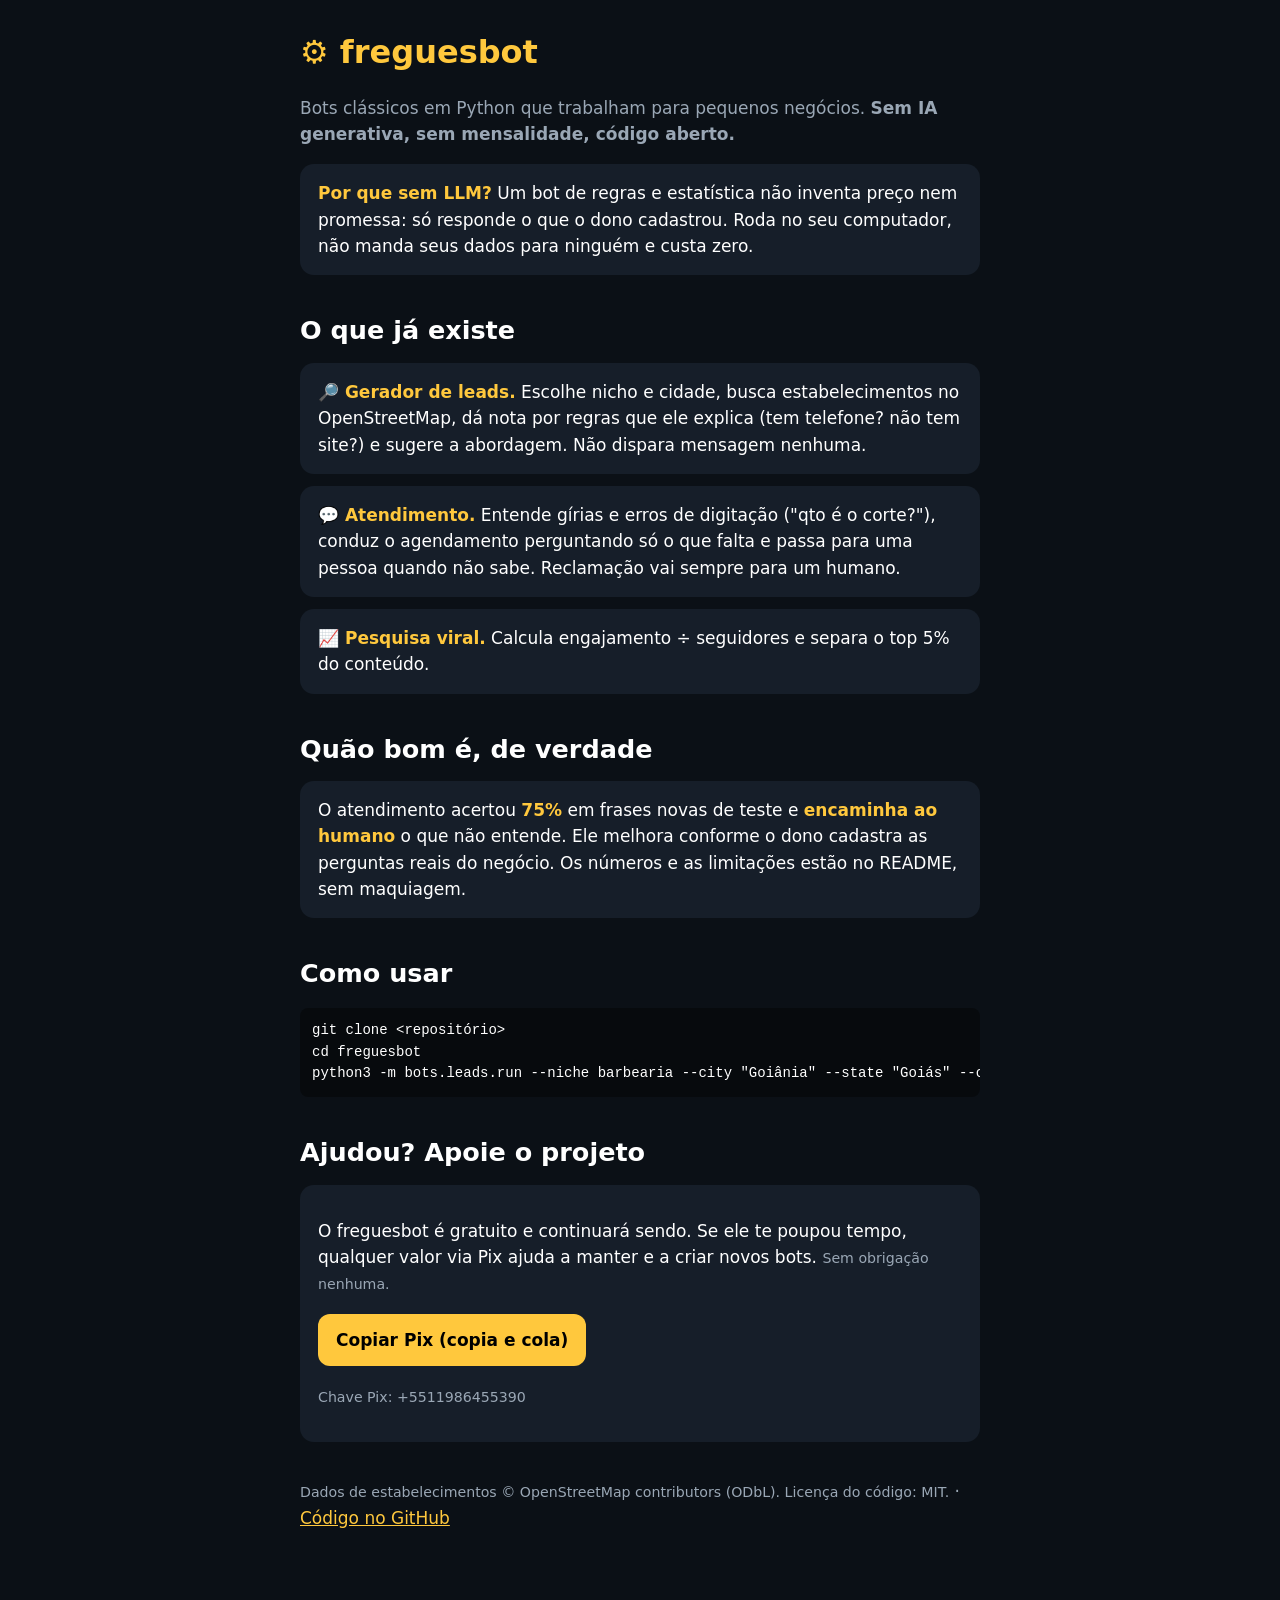
==== docs/index.html @ 8bf78b9c "Primeira versão do freguesbot: leads, atendimento e pesquisa viral sem LLM Bots clássicos em Python " ====
<!doctype html>
<html lang="pt-BR">
<head>
<meta charset="utf-8">
<meta name="viewport" content="width=device-width, initial-scale=1">
<title>freguesbot — bots clássicos para leads, pesquisa e atendimento (sem IA generativa)</title>
<meta name="description" content="Projeto open source: bots determinísticos em Python que acham leads, filtram conteúdo viral e atendem clientes com transbordo para humano. Sem LLM, sem mensalidade.">
<style>
  :root{--bg:#0b1016;--card:#161e29;--gold:#ffc83d;--muted:#9aa7b5}
  *{box-sizing:border-box} body{margin:0;background:var(--bg);color:#fff;font:17px/1.55 system-ui,sans-serif}
  main{max-width:720px;margin:0 auto;padding:28px 20px 60px} h1{color:var(--gold);font-size:32px;margin:0 0 6px} h2{margin:36px 0 8px}
  .sub{color:var(--muted)} .card{background:var(--card);border-radius:14px;padding:16px 18px;margin:12px 0} .card b{color:var(--gold)}
  code,pre{background:#0006;border-radius:8px;font-size:14px} pre{padding:12px;overflow:auto} code{padding:1px 6px}
  a{color:var(--gold)} .btn{display:inline-block;border:0;border-radius:12px;padding:13px 18px;background:var(--gold);color:#000;font:inherit;font-weight:700;cursor:pointer;text-decoration:none}
  .hide{display:none} small{color:var(--muted)} ul{padding-left:20px}
</style>
</head>
<body>
<main>
  <h1>⚙️ freguesbot</h1>
  <p class="sub">Bots clássicos em Python que trabalham para pequenos negócios. <b>Sem IA generativa, sem mensalidade, código aberto.</b></p>

  <div class="card"><b>Por que sem LLM?</b> Um bot de regras e estatística não inventa preço nem promessa: só responde o que o dono cadastrou. Roda no seu computador, não manda seus dados para ninguém e custa zero.</div>

  <h2>O que já existe</h2>
  <div class="card"><b>🔎 Gerador de leads.</b> Escolhe nicho e cidade, busca estabelecimentos no OpenStreetMap, dá nota por regras que ele explica (tem telefone? não tem site?) e sugere a abordagem. Não dispara mensagem nenhuma.</div>
  <div class="card"><b>💬 Atendimento.</b> Entende gírias e erros de digitação ("qto é o corte?"), conduz o agendamento perguntando só o que falta e passa para uma pessoa quando não sabe. Reclamação vai sempre para um humano.</div>
  <div class="card"><b>📈 Pesquisa viral.</b> Calcula engajamento ÷ seguidores e separa o top 5% do conteúdo.</div>

  <h2>Quão bom é, de verdade</h2>
  <div class="card">O atendimento acertou <b>75%</b> em frases novas de teste e <b>encaminha ao humano</b> o que não entende. Ele melhora conforme o dono cadastra as perguntas reais do negócio. Os números e as limitações estão no README, sem maquiagem.</div>

  <h2>Como usar</h2>
<pre>git clone &lt;repositório&gt;
cd freguesbot
python3 -m bots.leads.run --niche barbearia --city "Goiânia" --state "Goiás" --csv leads.csv</pre>

  <section id="apoio" class="hide">
    <h2>Ajudou? Apoie o projeto</h2>
    <div class="card">
      <p>O freguesbot é gratuito e continuará sendo. Se ele te poupou tempo, qualquer valor via Pix ajuda a manter e a criar novos bots. <small>Sem obrigação nenhuma.</small></p>
      <button class="btn" id="copiar">Copiar Pix (copia e cola)</button>
      <p><small id="chave"></small></p>
    </div>
  </section>

  <p class="sub" style="margin-top:36px"><small>Dados de estabelecimentos © OpenStreetMap contributors (ODbL). Licença do código: MIT.</small> <span id="repo"></span></p>
</main>
<script src="config.js"></script>
<script src="pix.js"></script>
<script>
  const c = window.FREGUESBOT || {};
  if (c.repoUrl) document.getElementById("repo").innerHTML = ' · <a href="' + encodeURI(c.repoUrl) + '">Código no GitHub</a>';
  if (c.pixKey) {
    document.getElementById("apoio").classList.remove("hide");
    document.getElementById("chave").textContent = "Chave Pix: " + c.pixKey;
    document.getElementById("copiar").onclick = async (e) => {
      const code = Pix.pixPayload({ key: c.pixKey, name: c.pixName, city: c.pixCity });
      await navigator.clipboard.writeText(code);
      e.target.textContent = "Copiado! Cole no app do seu banco";
    };
  }
</script>
</body>
</html>
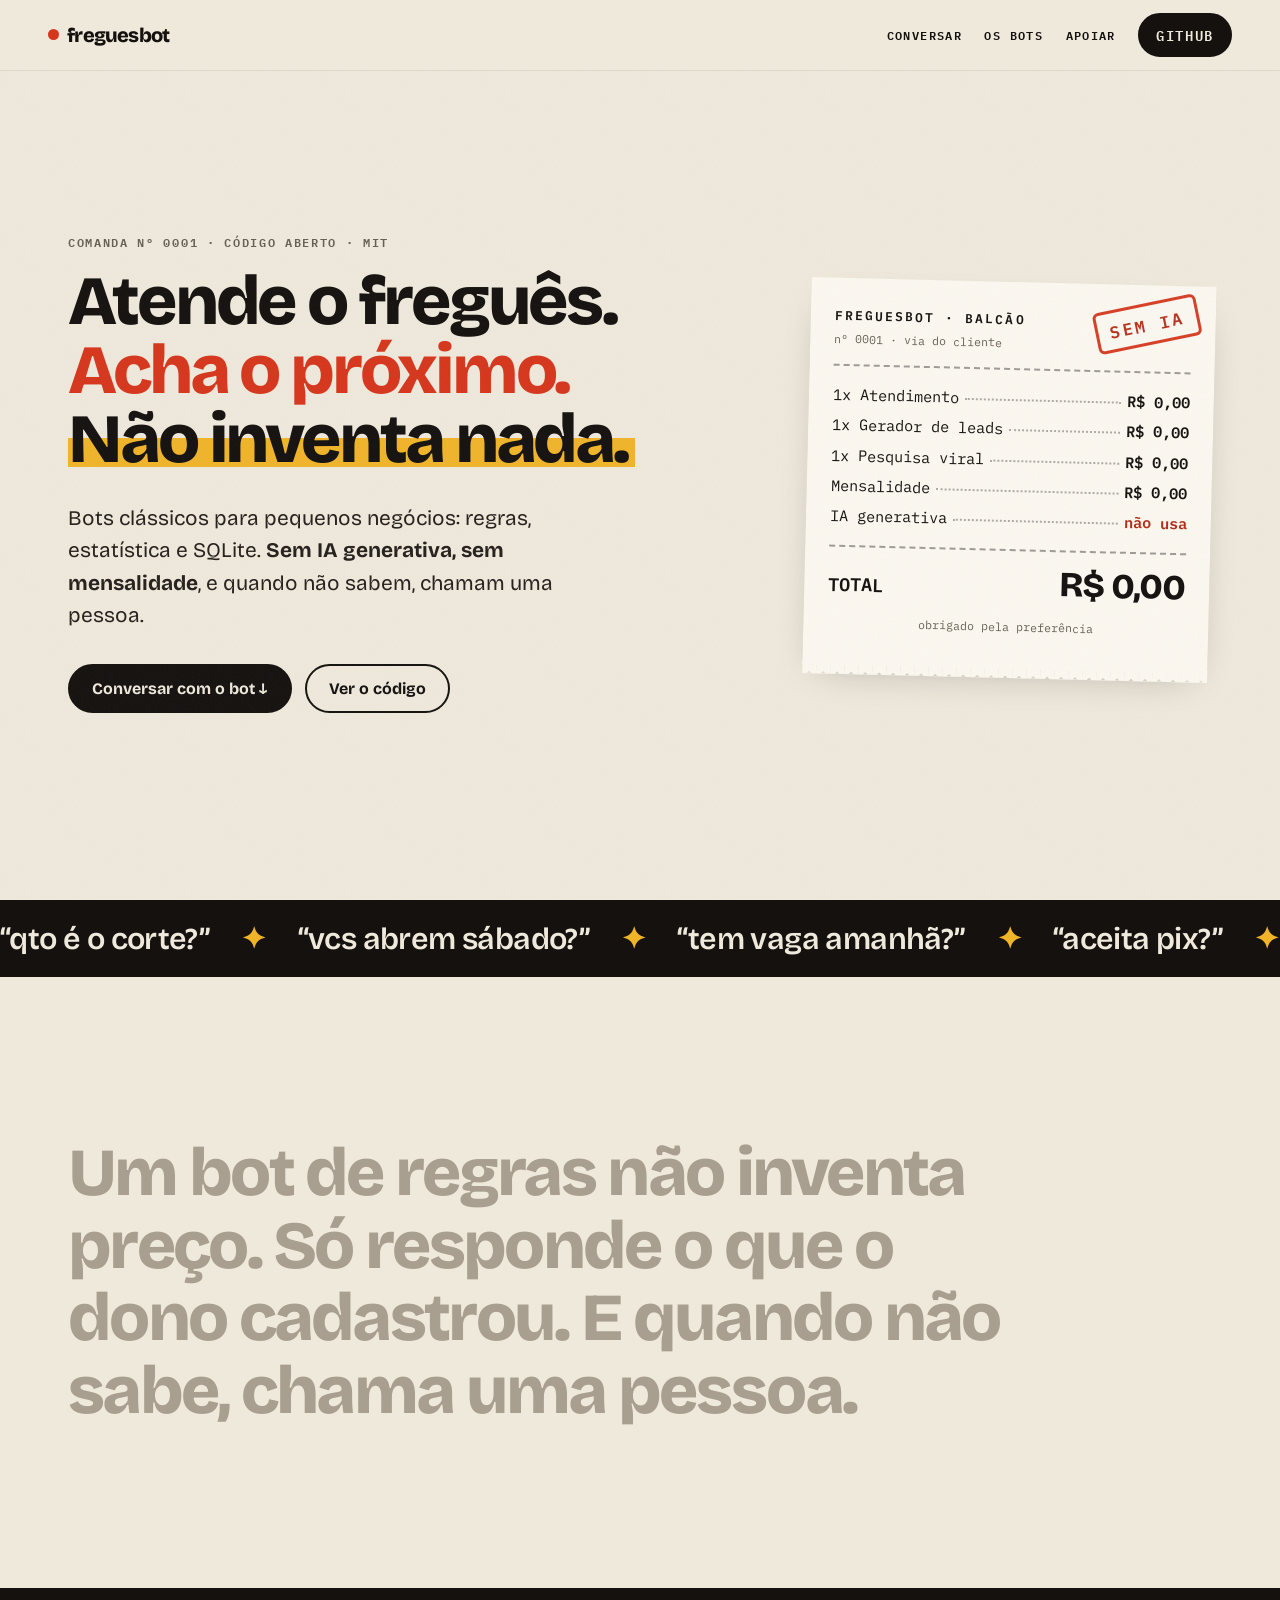
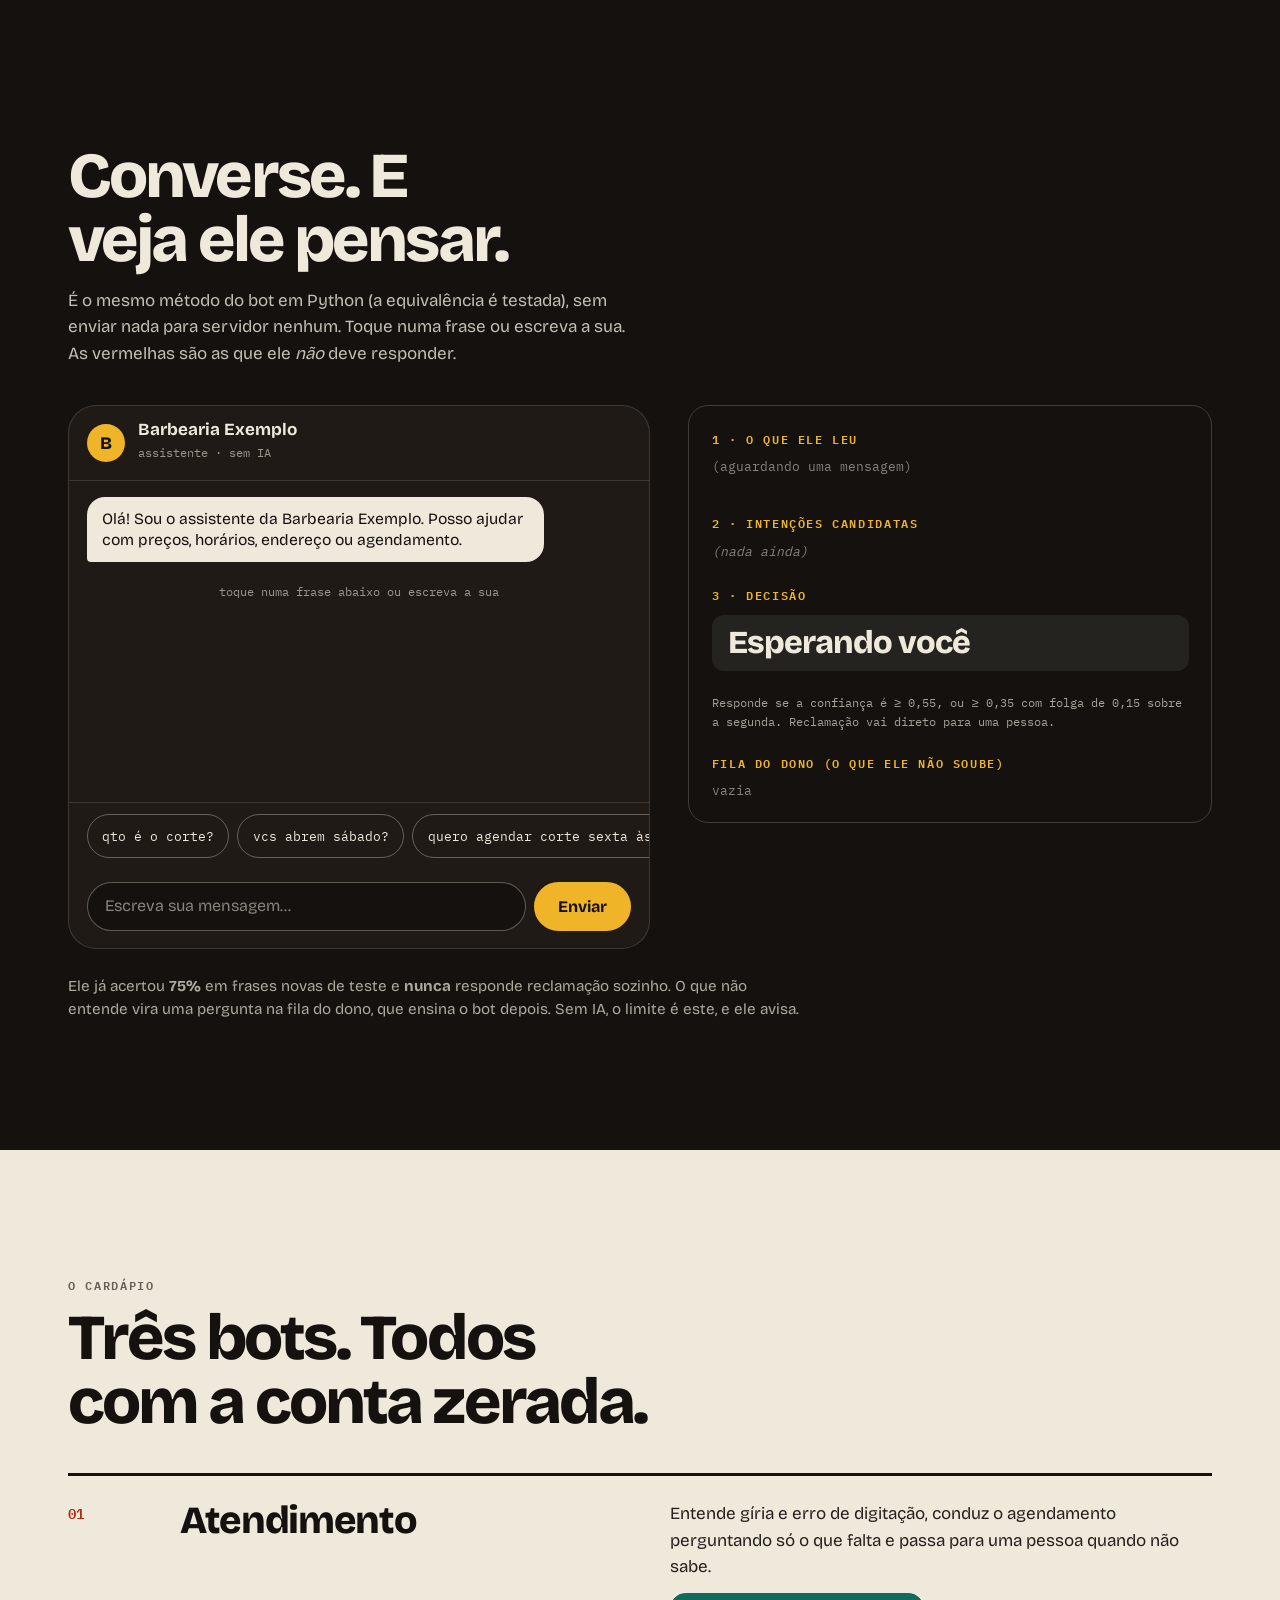
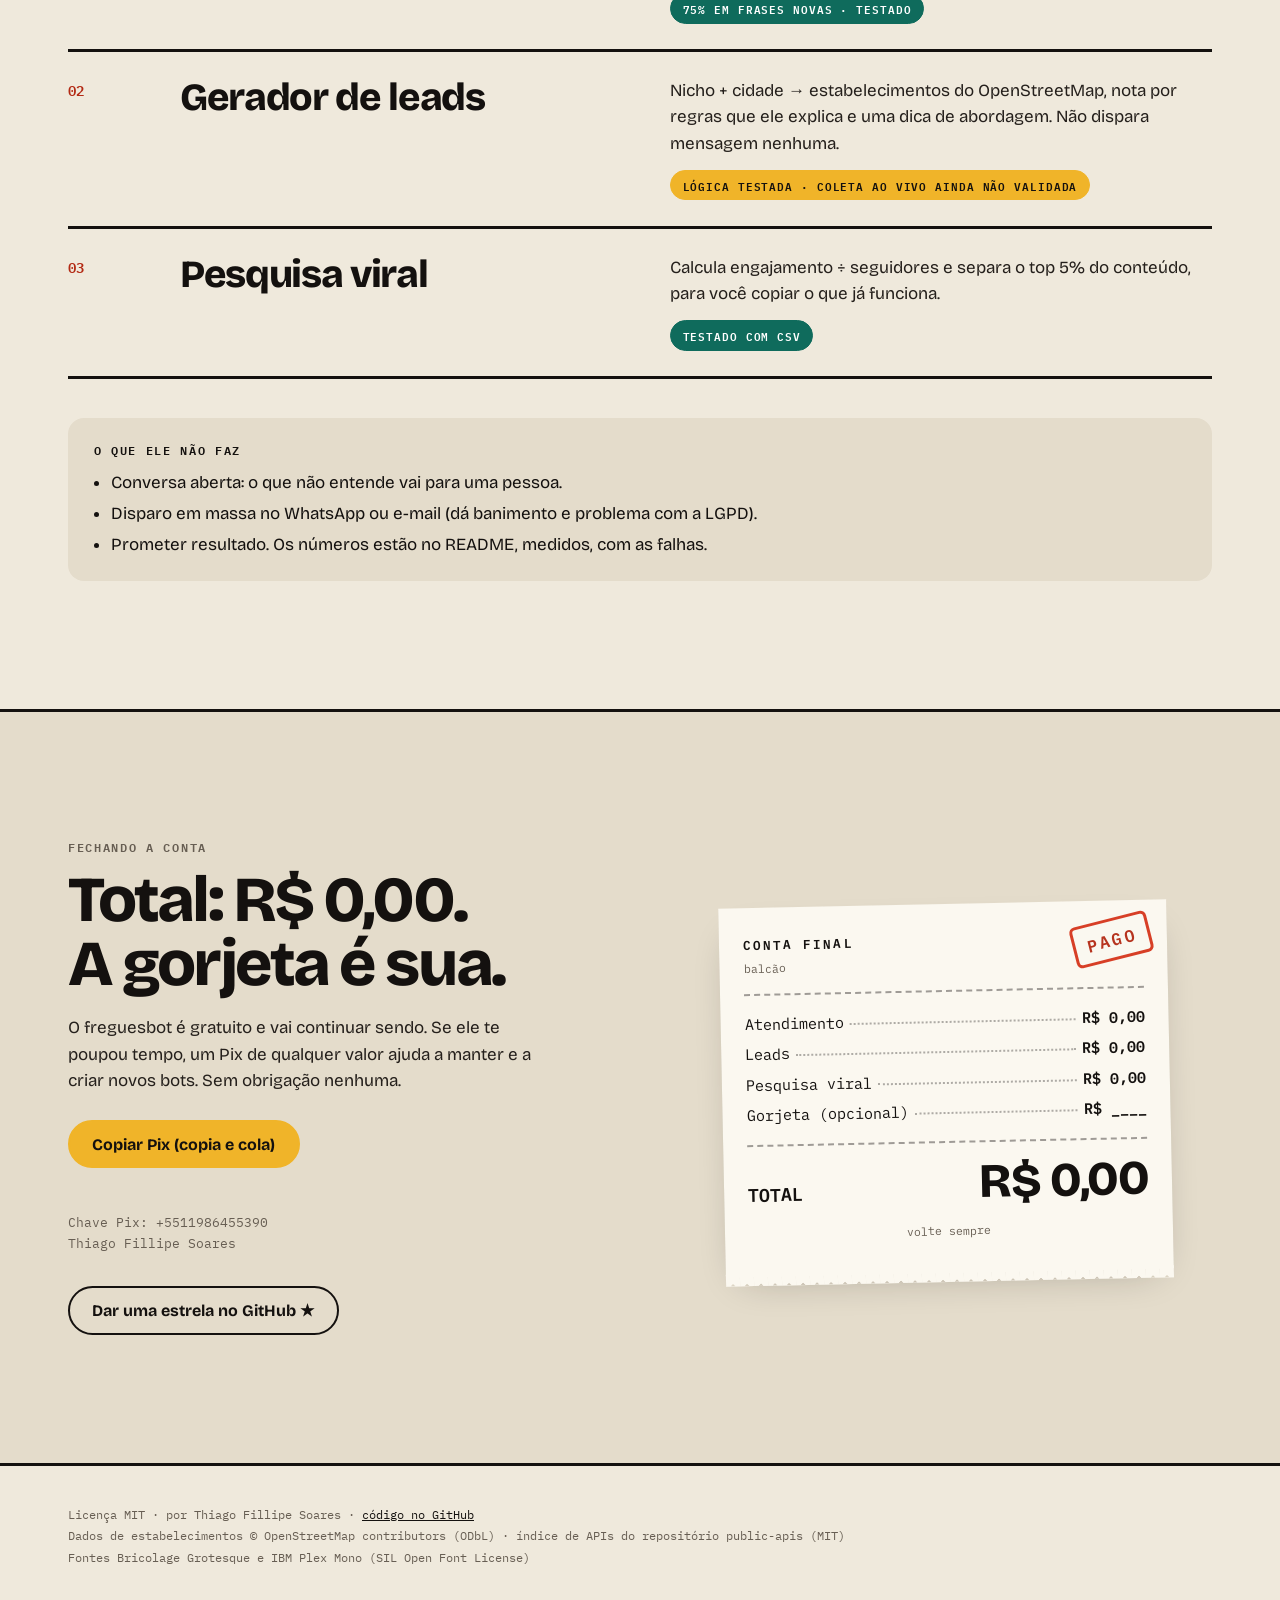
==== commit 0f5debae: "Nova vitrine "comanda do balcão" com o bot de atendimento rodando na página Reescreve docs/ do zero:" ====
--- a/docs/index.html
+++ b/docs/index.html
@@ -3,63 +3,158 @@
 <head>
 <meta charset="utf-8">
 <meta name="viewport" content="width=device-width, initial-scale=1">
-<title>freguesbot — bots clássicos para leads, pesquisa e atendimento (sem IA generativa)</title>
-<meta name="description" content="Projeto open source: bots determinísticos em Python que acham leads, filtram conteúdo viral e atendem clientes com transbordo para humano. Sem LLM, sem mensalidade.">
-<style>
-  :root{--bg:#0b1016;--card:#161e29;--gold:#ffc83d;--muted:#9aa7b5}
-  *{box-sizing:border-box} body{margin:0;background:var(--bg);color:#fff;font:17px/1.55 system-ui,sans-serif}
-  main{max-width:720px;margin:0 auto;padding:28px 20px 60px} h1{color:var(--gold);font-size:32px;margin:0 0 6px} h2{margin:36px 0 8px}
-  .sub{color:var(--muted)} .card{background:var(--card);border-radius:14px;padding:16px 18px;margin:12px 0} .card b{color:var(--gold)}
-  code,pre{background:#0006;border-radius:8px;font-size:14px} pre{padding:12px;overflow:auto} code{padding:1px 6px}
-  a{color:var(--gold)} .btn{display:inline-block;border:0;border-radius:12px;padding:13px 18px;background:var(--gold);color:#000;font:inherit;font-weight:700;cursor:pointer;text-decoration:none}
-  .hide{display:none} small{color:var(--muted)} ul{padding-left:20px}
-</style>
+<title>freguesbot — bots que atendem o balcão, sem IA e sem mensalidade</title>
+<meta name="description" content="Bots clássicos em Python, código aberto: atendem clientes, acham leads e chamam uma pessoa quando não sabem. Sem IA generativa, sem mensalidade. Converse com um aqui.">
+<meta name="theme-color" content="#efe9dc">
+<meta property="og:title" content="freguesbot — bots que atendem o balcão">
+<meta property="og:description" content="Sem IA generativa, sem mensalidade, código aberto. Converse com o bot na página.">
+<meta property="og:type" content="website">
+<meta property="og:image" content="https://thiagollipe-web.github.io/freguesbot/docs/og.png">
+<meta name="twitter:card" content="summary_large_image">
+<link rel="icon" href="data:image/svg+xml,%3Csvg xmlns='http://www.w3.org/2000/svg' viewBox='0 0 32 32'%3E%3Crect width='32' height='32' rx='8' fill='%2314110f'/%3E%3Ccircle cx='16' cy='16' r='6' fill='%23d6361c'/%3E%3C/svg%3E">
+<link rel="preload" href="fonts/bricolage-grotesque-latin-wght-normal.woff2" as="font" type="font/woff2" crossorigin>
+<link rel="stylesheet" href="style.css">
+<script>document.documentElement.classList.add("js")</script>
 </head>
 <body>
-<main>
-  <h1>⚙️ freguesbot</h1>
-  <p class="sub">Bots clássicos em Python que trabalham para pequenos negócios. <b>Sem IA generativa, sem mensalidade, código aberto.</b></p>
+<a class="skip" href="#demo">Ir para a demonstração</a>
+<div class="bar" id="bar" aria-hidden="true"></div>
 
-  <div class="card"><b>Por que sem LLM?</b> Um bot de regras e estatística não inventa preço nem promessa: só responde o que o dono cadastrou. Roda no seu computador, não manda seus dados para ninguém e custa zero.</div>
+<header class="top">
+  <a class="logo" href="#topo" aria-label="freguesbot, início"><i></i>freguesbot</a>
+  <nav aria-label="Principal">
+    <a class="nav-link" href="#demo">Conversar</a>
+    <a class="nav-link" href="#bots">Os bots</a>
+    <a class="nav-link" href="#apoio">Apoiar</a>
+    <a class="btn mini" href="#" id="gh-top">GitHub</a>
+  </nav>
+</header>
 
-  <h2>O que já existe</h2>
-  <div class="card"><b>🔎 Gerador de leads.</b> Escolhe nicho e cidade, busca estabelecimentos no OpenStreetMap, dá nota por regras que ele explica (tem telefone? não tem site?) e sugere a abordagem. Não dispara mensagem nenhuma.</div>
-  <div class="card"><b>💬 Atendimento.</b> Entende gírias e erros de digitação ("qto é o corte?"), conduz o agendamento perguntando só o que falta e passa para uma pessoa quando não sabe. Reclamação vai sempre para um humano.</div>
-  <div class="card"><b>📈 Pesquisa viral.</b> Calcula engajamento ÷ seguidores e separa o top 5% do conteúdo.</div>
-
-  <h2>Quão bom é, de verdade</h2>
-  <div class="card">O atendimento acertou <b>75%</b> em frases novas de teste e <b>encaminha ao humano</b> o que não entende. Ele melhora conforme o dono cadastra as perguntas reais do negócio. Os números e as limitações estão no README, sem maquiagem.</div>
-
-  <h2>Como usar</h2>
-<pre>git clone &lt;repositório&gt;
-cd freguesbot
-python3 -m bots.leads.run --niche barbearia --city "Goiânia" --state "Goiás" --csv leads.csv</pre>
-
-  <section id="apoio" class="hide">
-    <h2>Ajudou? Apoie o projeto</h2>
-    <div class="card">
-      <p>O freguesbot é gratuito e continuará sendo. Se ele te poupou tempo, qualquer valor via Pix ajuda a manter e a criar novos bots. <small>Sem obrigação nenhuma.</small></p>
-      <button class="btn" id="copiar">Copiar Pix (copia e cola)</button>
-      <p><small id="chave"></small></p>
+<main id="topo">
+  <section class="hero" aria-labelledby="h1">
+    <div class="wrap">
+      <div>
+        <p class="eyebrow rv">Comanda nº 0001 · código aberto · MIT</p>
+        <h1 id="h1">
+          <span class="l"><span style="--d:.05s">Atende o freguês.</span></span>
+          <span class="l t"><span style="--d:.18s">Acha o próximo.</span></span>
+          <span class="l"><span class="m" style="--d:.31s">Não inventa nada.</span></span>
+        </h1>
+        <p class="lede rv" style="--d:.5s">Bots clássicos para pequenos negócios: regras, estatística e SQLite. <strong>Sem IA generativa, sem mensalidade</strong>, e quando não sabem, chamam uma pessoa.</p>
+        <div class="cta rv" style="--d:.65s">
+          <a class="btn" href="#demo" data-magnet>Conversar com o bot ↓</a>
+          <a class="btn ghost" href="#" id="gh-hero" data-magnet>Ver o código</a>
+        </div>
+      </div>
+      <section class="ticket" id="ticket1" aria-label="Comanda do freguesbot">
+        <h2>freguesbot · balcão</h2>
+        <p class="sub">nº 0001 · via do cliente</p>
+        <ul>
+          <li style="--d:.5s"><span>1x Atendimento</span><i aria-hidden="true"></i><b>R$ 0,00</b></li>
+          <li style="--d:.65s"><span>1x Gerador de leads</span><i aria-hidden="true"></i><b>R$ 0,00</b></li>
+          <li style="--d:.8s"><span>1x Pesquisa viral</span><i aria-hidden="true"></i><b>R$ 0,00</b></li>
+          <li style="--d:.95s"><span>Mensalidade</span><i aria-hidden="true"></i><b>R$ 0,00</b></li>
+          <li class="no" style="--d:1.1s"><span>IA generativa</span><i aria-hidden="true"></i><b>não usa</b></li>
+        </ul>
+        <p class="total"><span>TOTAL</span><b>R$ 0,00</b></p>
+        <p class="foot">obrigado pela preferência</p>
+        <span class="stamp" aria-hidden="true">SEM IA</span>
+      </section>
     </div>
   </section>
 
-  <p class="sub" style="margin-top:36px"><small>Dados de estabelecimentos © OpenStreetMap contributors (ODbL). Licença do código: MIT.</small> <span id="repo"></span></p>
+  <section class="marquee" aria-label="Frases de clientes que o bot entende">
+    <div class="track">
+      <p>“qto é o corte?” <span>✦</span> “vcs abrem sábado?” <span>✦</span> “tem vaga amanhã?” <span>✦</span> “aceita pix?” <span>✦</span> “onde fica?” <span>✦</span> “quero marcar corte” <span>✦</span> “quanto sai a barba?” <span>✦</span></p>
+      <p class="dup" aria-hidden="true">“qto é o corte?” <span>✦</span> “vcs abrem sábado?” <span>✦</span> “tem vaga amanhã?” <span>✦</span> “aceita pix?” <span>✦</span> “onde fica?” <span>✦</span> “quero marcar corte” <span>✦</span> “quanto sai a barba?” <span>✦</span></p>
+    </div>
+  </section>
+
+  <section class="say wrap" id="say" aria-label="Por que sem IA">
+    <p id="saytext" data-words="Um bot de regras não inventa preço. Só responde o que o dono cadastrou. E quando não sabe, chama uma pessoa.">Um bot de regras não inventa preço. Só responde o que o dono cadastrou. E quando não sabe, chama uma pessoa.</p>
+  </section>
+
+  <section class="demo" id="demo" aria-labelledby="demo-h">
+    <div class="wrap">
+      <p class="eyebrow rv">Demonstração ao vivo · roda no seu navegador</p>
+      <h2 id="demo-h" class="rv">Converse. E veja ele pensar.</h2>
+      <p class="intro rv">É o mesmo método do bot em Python (a equivalência é testada), sem enviar nada para servidor nenhum. Toque numa frase ou escreva a sua. As vermelhas são as que ele <em>não</em> deve responder.</p>
+
+      <div class="stage">
+        <div class="phone" id="phone" data-state="loading">
+          <header><span class="av" aria-hidden="true">B</span><div><b>Barbearia Exemplo</b><span>assistente · sem IA</span></div></header>
+          <div class="log" id="log" role="log" aria-live="polite" aria-label="Conversa com o bot"></div>
+          <div class="chips" id="chips" aria-label="Sugestões de frases"></div>
+          <form id="form" autocomplete="off">
+            <label class="sr" for="msg">Sua mensagem</label>
+            <input id="msg" name="msg" type="text" placeholder="Escreva sua mensagem…" maxlength="200" enterkeyhint="send" disabled>
+            <button class="btn" type="submit" disabled>Enviar</button>
+          </form>
+        </div>
+
+        <aside class="brain" aria-label="Como o bot decidiu">
+          <div><h3>1 · O que ele leu</h3><div class="toks" id="toks" aria-live="polite"><em>(aguardando uma mensagem)</em></div></div>
+          <div><h3>2 · Intenções candidatas</h3><div class="bars" id="bars"><em class="mono" style="color:#efe9dc88;font-size:.82rem">(nada ainda)</em></div></div>
+          <div><h3>3 · Decisão</h3><div class="verdict" id="verdict" data-d="idle" aria-live="polite">Esperando você</div></div>
+          <p class="rule">Responde se a confiança é ≥ 0,55, ou ≥ 0,35 com folga de 0,15 sobre a segunda. Reclamação vai direto para uma pessoa.</p>
+          <div class="owner"><h3>Fila do dono (o que ele não soube)</h3><ol id="queue"><li style="list-style:none;margin-left:-1.1rem;color:#efe9dc88">vazia</li></ol></div>
+        </aside>
+      </div>
+      <p class="note">Ele já acertou <strong>75%</strong> em frases novas de teste e <strong>nunca</strong> responde reclamação sozinho. O que não entende vira uma pergunta na fila do dono, que ensina o bot depois. Sem IA, o limite é este, e ele avisa.</p>
+    </div>
+  </section>
+
+  <section class="bots wrap" id="bots" aria-labelledby="bots-h">
+    <p class="eyebrow rv">O cardápio</p>
+    <h2 id="bots-h" class="rv">Três bots. Todos com a conta zerada.</h2>
+    <article class="item rv"><span class="n">01</span><h3>Atendimento</h3><div><p>Entende gíria e erro de digitação, conduz o agendamento perguntando só o que falta e passa para uma pessoa quando não sabe.</p><span class="chip ok">75% em frases novas · testado</span></div></article>
+    <article class="item rv"><span class="n">02</span><h3>Gerador de leads</h3><div><p>Nicho + cidade → estabelecimentos do OpenStreetMap, nota por regras que ele explica e uma dica de abordagem. Não dispara mensagem nenhuma.</p><span class="chip half">lógica testada · coleta ao vivo ainda não validada</span></div></article>
+    <article class="item rv"><span class="n">03</span><h3>Pesquisa viral</h3><div><p>Calcula engajamento ÷ seguidores e separa o top 5% do conteúdo, para você copiar o que já funciona.</p><span class="chip ok">testado com CSV</span></div></article>
+    <div class="nots rv"><h3>O que ele não faz</h3><ul><li>Conversa aberta: o que não entende vai para uma pessoa.</li><li>Disparo em massa no WhatsApp ou e-mail (dá banimento e problema com a LGPD).</li><li>Prometer resultado. Os números estão no README, medidos, com as falhas.</li></ul></div>
+  </section>
+
+  <section class="pay" id="apoio" aria-labelledby="pay-h">
+    <div class="wrap grid">
+      <div>
+        <p class="eyebrow rv">Fechando a conta</p>
+        <h2 id="pay-h" class="rv">Total: R$ 0,00. A gorjeta é sua.</h2>
+        <p class="l rv">O freguesbot é gratuito e vai continuar sendo. Se ele te poupou tempo, um Pix de qualquer valor ajuda a manter e a criar novos bots. Sem obrigação nenhuma.</p>
+        <div class="pixbox rv" id="pixbox">
+          <button class="btn gold" id="pixbtn" type="button">Copiar Pix (copia e cola)</button>
+          <p class="status" id="pixstatus" role="status"></p>
+          <p class="key" id="pixkey"></p>
+          <textarea id="pixtext" class="hide" rows="4" readonly aria-label="Código Pix copia e cola"></textarea>
+        </div>
+        <div class="cta rv"><a class="btn ghost" href="#" id="gh-pay">Dar uma estrela no GitHub ★</a></div>
+      </div>
+      <section class="ticket" id="ticket2" aria-label="Conta final">
+        <h3>conta final</h3>
+        <p class="sub">balcão</p>
+        <ul>
+          <li style="--d:.1s"><span>Atendimento</span><i aria-hidden="true"></i><b>R$ 0,00</b></li>
+          <li style="--d:.2s"><span>Leads</span><i aria-hidden="true"></i><b>R$ 0,00</b></li>
+          <li style="--d:.3s"><span>Pesquisa viral</span><i aria-hidden="true"></i><b>R$ 0,00</b></li>
+          <li style="--d:.4s"><span>Gorjeta (opcional)</span><i aria-hidden="true"></i><b>R$ ____</b></li>
+        </ul>
+        <p class="total"><span>TOTAL</span><b>R$ 0,00</b></p>
+        <p class="foot">volte sempre</p>
+        <span class="stamp" aria-hidden="true">PAGO</span>
+      </section>
+    </div>
+  </section>
 </main>
+
+<footer>
+  <div class="wrap">
+    Licença MIT · por Thiago Fillipe Soares · <a href="#" id="gh-foot">código no GitHub</a><br>
+    Dados de estabelecimentos © OpenStreetMap contributors (ODbL) · índice de APIs do repositório public-apis (MIT)<br>
+    Fontes Bricolage Grotesque e IBM Plex Mono (SIL Open Font License)
+  </div>
+</footer>
+
 <script src="config.js"></script>
 <script src="pix.js"></script>
-<script>
-  const c = window.FREGUESBOT || {};
-  if (c.repoUrl) document.getElementById("repo").innerHTML = ' · <a href="' + encodeURI(c.repoUrl) + '">Código no GitHub</a>';
-  if (c.pixKey) {
-    document.getElementById("apoio").classList.remove("hide");
-    document.getElementById("chave").textContent = "Chave Pix: " + c.pixKey;
-    document.getElementById("copiar").onclick = async (e) => {
-      const code = Pix.pixPayload({ key: c.pixKey, name: c.pixName, city: c.pixCity });
-      await navigator.clipboard.writeText(code);
-      e.target.textContent = "Copiado! Cole no app do seu banco";
-    };
-  }
-</script>
+<script src="bot.js"></script>
+<script src="app.js"></script>
 </body>
 </html>
--- a/docs/style.css
+++ b/docs/style.css
@@ -0,0 +1,211 @@
+/* freguesbot — "a comanda do balcão". Sem framework, sem build. */
+@font-face{font-family:"Bricolage";src:url(fonts/bricolage-grotesque-latin-wght-normal.woff2) format("woff2");font-weight:200 800;font-display:swap}
+@font-face{font-family:"Plex Mono";src:url(fonts/ibm-plex-mono-latin-400-normal.woff2) format("woff2");font-weight:400;font-display:swap}
+@font-face{font-family:"Plex Mono";src:url(fonts/ibm-plex-mono-latin-600-normal.woff2) format("woff2");font-weight:600;font-display:swap}
+
+:root{
+  --paper:#efe9dc;--paper2:#e4dccb;--ink:#14110f;--ink2:#25201c;--receipt:#fbf8f0;
+  --tomato:#d6361c;--tomato-d:#b32a14;--mustard:#f0b429;--teal:#0f6b5c;--mute:#675e53;--mute-l:#a99f90;
+  --display:"Bricolage","Helvetica Neue",Arial,sans-serif;--mono:"Plex Mono",ui-monospace,Menlo,Consolas,monospace;
+  --pad:clamp(1.1rem,4vw,3rem);--max:1240px;--ease:cubic-bezier(.2,.7,.1,1);
+}
+*{box-sizing:border-box;margin:0}
+h1,h2,h3{text-wrap:balance}
+html{scroll-behavior:smooth;-webkit-text-size-adjust:100%;overflow-x:clip}
+body{background:var(--paper);color:var(--ink);font:400 1.0625rem/1.55 var(--display);overflow-x:hidden}
+body::after{content:"";position:fixed;inset:0;pointer-events:none;z-index:90;opacity:.05;
+  background-image:url("data:image/svg+xml,%3Csvg xmlns='http://www.w3.org/2000/svg' width='160' height='160'%3E%3Cfilter id='n'%3E%3CfeTurbulence type='fractalNoise' baseFrequency='.8' numOctaves='2' stitchTiles='stitch'/%3E%3C/filter%3E%3Crect width='100%25' height='100%25' filter='url(%23n)'/%3E%3C/svg%3E")}
+a{color:inherit}
+button{font:inherit;color:inherit;cursor:pointer}
+:focus-visible{outline:3px solid var(--tomato);outline-offset:3px;border-radius:4px}
+.sr{position:absolute;width:1px;height:1px;overflow:hidden;clip:rect(0 0 0 0);white-space:nowrap}
+.skip{position:fixed;left:1rem;top:-4rem;z-index:200;background:var(--ink);color:var(--paper);padding:.7rem 1rem;border-radius:8px;transition:top .2s}
+.skip:focus{top:1rem}
+.mono{font-family:var(--mono)}
+.eyebrow{font:600 .75rem/1.3 var(--mono);letter-spacing:.14em;text-transform:uppercase;color:var(--mute)}
+.wrap{max-width:var(--max);margin:0 auto;padding:0 var(--pad)}
+
+/* progresso e topo */
+.bar{position:fixed;top:0;left:0;right:0;height:3px;background:var(--tomato);transform-origin:0 50%;transform:scaleX(var(--p,0));z-index:120}
+.top{position:fixed;top:0;left:0;right:0;z-index:100;display:flex;align-items:center;justify-content:space-between;gap:1rem;padding:.8rem var(--pad);
+  background:color-mix(in srgb,var(--paper) 93%,transparent);backdrop-filter:blur(10px);-webkit-backdrop-filter:blur(10px);border-bottom:1px solid #14110f14}
+.logo{font:800 1.25rem/1 var(--display);letter-spacing:-.04em;text-decoration:none;display:flex;align-items:center;gap:.5rem}
+.logo i{width:.7rem;height:.7rem;border-radius:50%;background:var(--tomato);display:inline-block}
+.top nav{display:flex;align-items:center;gap:1.4rem}
+.top nav a{font:600 .72rem var(--mono);letter-spacing:.12em;text-transform:uppercase;text-decoration:none;padding:.5rem 0}
+.top nav a:hover{color:var(--tomato-d)}
+.top nav .nav-link{display:none}
+@media(min-width:760px){.top nav .nav-link{display:inline}}
+.btn{display:inline-flex;align-items:center;justify-content:center;gap:.6rem;min-height:48px;padding:.8rem 1.4rem;border-radius:999px;border:2px solid var(--ink);
+  background:var(--ink);color:var(--paper);font:700 1rem var(--display);text-decoration:none;transition:background .2s,color .2s,transform .2s var(--ease)}
+.btn:hover{background:var(--tomato);border-color:var(--tomato)}
+.btn.ghost{background:transparent;color:var(--ink)}
+.btn.ghost:hover{background:var(--ink);color:var(--paper);border-color:var(--ink)}
+.btn.mini{min-height:44px;padding:.5rem 1rem;font-size:.85rem}
+.btn.gold{background:var(--mustard);border-color:var(--mustard);color:var(--ink)}
+.btn.gold:hover{background:var(--paper);border-color:var(--paper)}
+
+/* reveal (só com JS) */
+.js .rv{opacity:0;transform:translateY(28px);transition:opacity .8s var(--ease),transform .8s var(--ease);transition-delay:var(--d,0s)}
+.js .rv.in{opacity:1;transform:none}
+
+/* hero */
+.hero,.pay,.demo{overflow-x:clip}
+.hero{min-height:100svh;display:grid;align-items:center;padding:7rem 0 4rem}
+.hero .wrap{display:grid;gap:3rem;align-items:center;width:100%}
+@media(min-width:980px){.hero .wrap{grid-template-columns:1.25fr .75fr;gap:4rem}}
+.hero h1{font:800 clamp(2.3rem,10.2vw,4.8rem)/.92 var(--display);letter-spacing:-.045em;margin:1.2rem 0 1.6rem}
+@media(min-width:980px){.hero h1{font-size:clamp(2.6rem,5.4vw,4.8rem)}}
+.hero h1 .l{display:block;overflow:hidden;padding-bottom:.08em;white-space:nowrap}
+.hero h1 .l>span{display:inline-block}
+.js .hero h1 .l>span{transform:translateY(110%);transition:transform .9s var(--ease);transition-delay:var(--d,0s)}
+.js .hero.in h1 .l>span{transform:none}
+.hero h1 .t{color:var(--tomato)}
+.hero h1 .m{background:linear-gradient(var(--mustard),var(--mustard)) 0 88%/100% 46% no-repeat;padding:0 .12em;margin-left:-.12em}
+.js .hero h1 .m{background-size:0 46%;transition:background-size .9s var(--ease) .7s}
+.js .hero.in h1 .m{background-size:100% 46%}
+.lede{font-size:clamp(1.05rem,2.2vw,1.3rem);max-width:34rem;color:var(--ink2)}
+.cta{display:flex;flex-wrap:wrap;gap:.8rem;margin-top:2rem}
+
+/* comanda */
+.ticket{position:relative;background:var(--receipt);font:400 .95rem/1.5 var(--mono);padding:1.6rem 1.5rem 2rem;max-width:26rem;width:100%;justify-self:center;
+  box-shadow:0 1px 0 #0001,0 18px 40px -18px #14110f55;transform:rotate(1.4deg)}
+.ticket::after{content:"";position:absolute;left:0;right:0;bottom:-11px;height:12px;
+  background:linear-gradient(-45deg,transparent 7px,var(--receipt) 0),linear-gradient(45deg,transparent 7px,var(--receipt) 0);background-size:14px 12px;background-repeat:repeat-x}
+.ticket h2,.ticket h3{font:600 .8rem var(--mono);letter-spacing:.16em;text-transform:uppercase;text-align:left;margin-bottom:.3rem}
+.ticket .sub{text-align:left;font-size:.72rem;color:var(--mute);margin-bottom:1rem}
+.ticket ul{list-style:none;padding:0;border-top:2px dashed #14110f66;border-bottom:2px dashed #14110f66;padding:.9rem 0;margin:0}
+.ticket li{display:flex;align-items:baseline;gap:.4rem;padding:.2rem 0}
+.ticket li i{flex:1;border-bottom:2px dotted #14110f55;transform:translateY(-3px);min-width:1rem}
+.ticket li b{font-weight:600;white-space:nowrap}
+.ticket li.no b{color:var(--tomato-d)}
+.js .ticket li{opacity:0;transform:translateX(-10px);transition:opacity .5s var(--ease),transform .5s var(--ease);transition-delay:var(--d,0s)}
+.js .ticket.in li{opacity:1;transform:none}
+.ticket .total{display:flex;justify-content:space-between;align-items:baseline;font:600 1.15rem var(--mono);padding-top:.9rem}
+.ticket .total b{font:800 2.2rem/1 var(--display);letter-spacing:-.03em}
+.ticket .foot{font-size:.72rem;color:var(--mute);text-align:center;margin-top:1rem}
+.stamp{position:absolute;right:1rem;top:1.1rem;border:3px solid var(--tomato);color:var(--tomato-d);padding:.25rem .7rem;font:600 1.05rem var(--mono);letter-spacing:.16em;border-radius:6px;transform:rotate(-13deg);background:#fbf8f0cc}
+.js .stamp{opacity:0;transform:rotate(-13deg) scale(2.3);transition:opacity .2s 1.1s,transform .35s cubic-bezier(.3,1.6,.5,1) 1.1s}
+.js .ticket.in .stamp{opacity:.95;transform:rotate(-13deg) scale(1)}
+
+/* faixa */
+.marquee{background:var(--ink);color:var(--paper);overflow:hidden;padding:1.1rem 0;border-block:3px solid var(--ink)}
+.marquee .track{display:flex;width:max-content;animation:slide 38s linear infinite}
+.marquee:hover .track{animation-play-state:paused}
+.marquee p{font:600 clamp(1.2rem,3vw,1.9rem) var(--display);letter-spacing:-.02em;white-space:nowrap;padding-right:1.6rem}
+.marquee p span{color:var(--mustard);padding:0 1.6rem}
+@keyframes slide{to{transform:translateX(-50%)}}
+
+/* afirmação por palavras */
+.say{padding-block:clamp(5rem,14vw,10rem)}
+.say p{font:800 clamp(1.9rem,5.6vw,4.2rem)/1.08 var(--display);letter-spacing:-.04em;max-width:22ch}
+.say .w{color:var(--mute-l);transition:color .35s}
+.say .w.on{color:var(--ink)}
+.say .w.t.on{color:var(--tomato)}
+
+/* demo */
+.demo{background:var(--ink);color:var(--paper);padding:clamp(4rem,10vw,8rem) 0}
+.demo h2{font:800 clamp(2rem,5.6vw,4rem)/1 var(--display);letter-spacing:-.045em;margin:.8rem 0 1rem;max-width:18ch}
+.demo .intro{max-width:36rem;color:#efe9dccc}
+.demo .eyebrow{color:var(--mustard)}
+.stage{display:grid;gap:1.6rem;margin-top:2.4rem}
+@media(min-width:980px){.stage{grid-template-columns:minmax(0,1fr) minmax(0,.9fr);gap:2.4rem;align-items:start}}
+.phone{background:#1f1a16;border:1px solid #efe9dc26;border-radius:28px;overflow:hidden;display:flex;flex-direction:column;min-height:34rem;max-height:40rem}
+.phone header{display:flex;align-items:center;gap:.8rem;padding:.9rem 1.1rem;border-bottom:1px solid #efe9dc22}
+.phone .av{width:2.4rem;height:2.4rem;border-radius:50%;background:var(--mustard);color:var(--ink);display:grid;place-items:center;font:800 1.1rem var(--display)}
+.phone header b{display:block;font-weight:700;line-height:1.1}
+.phone header span{font:400 .72rem var(--mono);color:#efe9dc99}
+.log{flex:1;overflow-y:auto;padding:1rem 1.1rem;display:flex;flex-direction:column;gap:.7rem;scroll-behavior:smooth}
+.msg{max-width:84%;padding:.65rem .95rem;border-radius:18px;font-size:.98rem;line-height:1.4;animation:pop .25s var(--ease)}
+.msg.bot{background:var(--paper);color:var(--ink);border-bottom-left-radius:4px;align-self:flex-start}
+.msg.me{background:var(--mustard);color:var(--ink);border-bottom-right-radius:4px;align-self:flex-end}
+.msg.human{background:var(--paper);color:var(--ink);border-left:5px solid var(--tomato);align-self:flex-start}
+.msg small{display:block;font:600 .66rem var(--mono);letter-spacing:.1em;text-transform:uppercase;color:var(--tomato-d);margin-bottom:.2rem}
+.msg.sys{align-self:center;background:transparent;color:#efe9dc99;font:400 .78rem var(--mono);text-align:center;max-width:100%}
+.dots{display:inline-flex;gap:.25rem;padding:.2rem 0}
+.dots i{width:.45rem;height:.45rem;border-radius:50%;background:var(--ink);opacity:.35;animation:blink 1s infinite}
+.dots i:nth-child(2){animation-delay:.15s}.dots i:nth-child(3){animation-delay:.3s}
+@keyframes blink{50%{opacity:1}}@keyframes pop{from{opacity:0;transform:translateY(8px)}}
+.chips{display:flex;gap:.5rem;overflow-x:auto;padding:.7rem 1.1rem;border-top:1px solid #efe9dc22;scrollbar-width:thin}
+.chips button{flex:none;min-height:44px;padding:.4rem .9rem;border-radius:999px;border:1.5px solid #efe9dc55;background:transparent;color:var(--paper);font:400 .82rem var(--mono);transition:background .2s,color .2s}
+.chips button:hover{background:var(--paper);color:var(--ink)}
+.chips button.risk{border-color:var(--tomato);color:#ff9b85}
+.chips button.risk:hover{background:var(--tomato);color:#fff}
+.phone form{display:flex;gap:.5rem;padding:.8rem 1.1rem 1.1rem}
+.phone input{flex:1;min-width:0;min-height:48px;border-radius:999px;border:1.5px solid #efe9dc55;background:#14110f;color:var(--paper);padding:0 1.1rem;font:inherit;font-size:1rem}
+.phone input::placeholder{color:#efe9dc88}
+.phone form .btn{background:var(--mustard);border-color:var(--mustard);color:var(--ink)}
+.phone form .btn:hover{background:var(--paper);border-color:var(--paper)}
+.phone[data-state=loading] .log::before{content:"carregando o bot…";font:400 .8rem var(--mono);color:#efe9dc99}
+.fail{padding:1.4rem;text-align:center;color:var(--paper)}
+.fail p{margin-bottom:1rem}
+/* painel do cérebro */
+.brain{border:1.5px solid #efe9dc33;border-radius:20px;padding:1.4rem;display:grid;gap:1.4rem}
+.brain h3{font:600 .72rem var(--mono);letter-spacing:.14em;text-transform:uppercase;color:var(--mustard);margin-bottom:.6rem}
+.toks{display:flex;flex-wrap:wrap;gap:.4rem;min-height:2rem}
+.toks span{font:400 .82rem var(--mono);background:#efe9dc1a;padding:.2rem .55rem;border-radius:6px}
+.toks em{font:400 .82rem var(--mono);color:#efe9dc88;font-style:normal}
+.bars{display:grid;gap:.55rem}
+.bar-row{display:grid;grid-template-columns:7.5rem 1fr 2.6rem;gap:.6rem;align-items:center;font:400 .82rem var(--mono)}
+.bar-row .tr{height:.7rem;background:#efe9dc1a;border-radius:99px;overflow:hidden}
+.bar-row .fl{height:100%;background:var(--mustard);border-radius:99px;transform-origin:0 50%;transform:scaleX(var(--v,0));transition:transform .6s var(--ease)}
+.bar-row.top1 .fl{background:var(--paper)}
+.bar-row b{font-weight:600;text-align:right}
+.verdict{font:800 clamp(1.4rem,3vw,2rem)/1.05 var(--display);letter-spacing:-.03em;padding:.7rem 1rem;border-radius:12px;background:#efe9dc14;transition:background .3s,color .3s}
+.verdict[data-d=answer]{background:var(--teal);color:#fff}
+.verdict[data-d=clarify],.verdict[data-d=booking-step],.verdict[data-d=booking-done]{background:var(--mustard);color:var(--ink)}
+.verdict[data-d=handoff]{background:var(--tomato);color:#fff}
+.brain .rule{font:400 .78rem/1.5 var(--mono);color:#efe9dcaa}
+.owner{font:400 .82rem var(--mono);color:#efe9dccc}
+.owner ol{margin:.5rem 0 0 1.1rem;padding:0}
+.demo .note{margin-top:1.6rem;font-size:.95rem;color:#efe9dcb3;max-width:46rem}
+
+/* bots */
+.bots{padding-block:clamp(4rem,10vw,8rem)}
+.bots h2,.pay h2{font:800 clamp(2rem,5.6vw,4rem)/1 var(--display);letter-spacing:-.045em;margin:.8rem 0 2.4rem;max-width:16ch}
+.item{display:grid;gap:.6rem 2rem;padding:1.6rem 0;border-top:3px solid var(--ink)}
+.item:last-of-type{border-bottom:3px solid var(--ink)}
+@media(min-width:900px){.item{grid-template-columns:5rem 1.1fr 1.3fr;align-items:start}}
+.item .n{font:600 .9rem var(--mono);color:var(--tomato-d)}
+.item h3{font:800 clamp(1.6rem,3.4vw,2.4rem)/1 var(--display);letter-spacing:-.035em}
+.item p{color:var(--ink2);max-width:36rem}
+.chip{display:inline-block;margin-top:.8rem;font:600 .7rem var(--mono);letter-spacing:.08em;text-transform:uppercase;padding:.3rem .7rem;border-radius:99px;border:1.5px solid var(--ink)}
+.chip.ok{background:var(--teal);border-color:var(--teal);color:#fff}
+.chip.half{background:var(--mustard);border-color:var(--mustard)}
+.item>*{transition:transform .35s var(--ease)}
+@media(hover:hover){.item:hover>h3{transform:translateX(10px)}}
+.nots{margin-top:2.4rem;background:var(--paper2);border-radius:16px;padding:1.4rem 1.6rem}
+.nots h3{font:600 .75rem var(--mono);letter-spacing:.14em;text-transform:uppercase;margin-bottom:.6rem}
+.nots ul{padding-left:1.1rem;display:grid;gap:.3rem}
+
+/* pagamento */
+.pay{background:var(--paper2);padding:clamp(4rem,10vw,8rem) 0;border-top:3px solid var(--ink)}
+.pay .grid{display:grid;gap:3rem;align-items:center}
+@media(min-width:980px){.pay .grid{grid-template-columns:1fr 1fr;gap:5rem}}
+.pay h2{margin-bottom:1.2rem}
+.pay p.l{max-width:30rem;color:var(--ink2);margin-bottom:1.6rem}
+.pay .ticket{transform:rotate(-1.2deg);max-width:28rem}
+.pay .ticket .total b{font-size:3rem}
+.pixbox{display:grid;gap:.7rem;margin-top:1.4rem}
+.pixbox .key{font:400 .8rem/1.6 var(--mono);color:var(--mute);overflow-wrap:anywhere}
+.pixbox .key span{display:block}
+@media(min-width:760px){.pixbox .btn{justify-self:start}}
+.pixbox textarea{width:100%;font:400 .75rem var(--mono);padding:.7rem;border-radius:10px;border:1.5px solid var(--ink);background:var(--receipt);resize:none}
+.status{font:600 .85rem var(--mono);min-height:1.4rem;color:var(--teal)}
+.status.err{color:var(--tomato-d)}
+footer{padding:2.4rem 0 3rem;font:400 .78rem/1.7 var(--mono);color:var(--mute);border-top:3px solid var(--ink)}
+footer a{color:var(--ink)}
+.hide{display:none!important}
+
+/* movimento reduzido: tudo visível e parado */
+@media(prefers-reduced-motion:reduce){
+  html{scroll-behavior:auto}
+  *,*::before,*::after{animation:none!important;transition:none!important}
+  .js .rv,.js .hero h1 .l>span,.js .ticket li{opacity:1!important;transform:none!important}
+  .js .hero h1 .m{background-size:100% 46%!important}
+  .js .stamp{opacity:.95!important;transform:rotate(-13deg)!important}
+  .marquee .track{flex-wrap:wrap;width:auto}
+  .say .w{color:var(--ink)}.say .w.t{color:var(--tomato)}
+}
+@media(prefers-reduced-motion:reduce){.marquee .dup{display:none}}
+@media(max-width:480px){.stamp{font-size:.9rem;padding:.2rem .55rem;right:.8rem}}
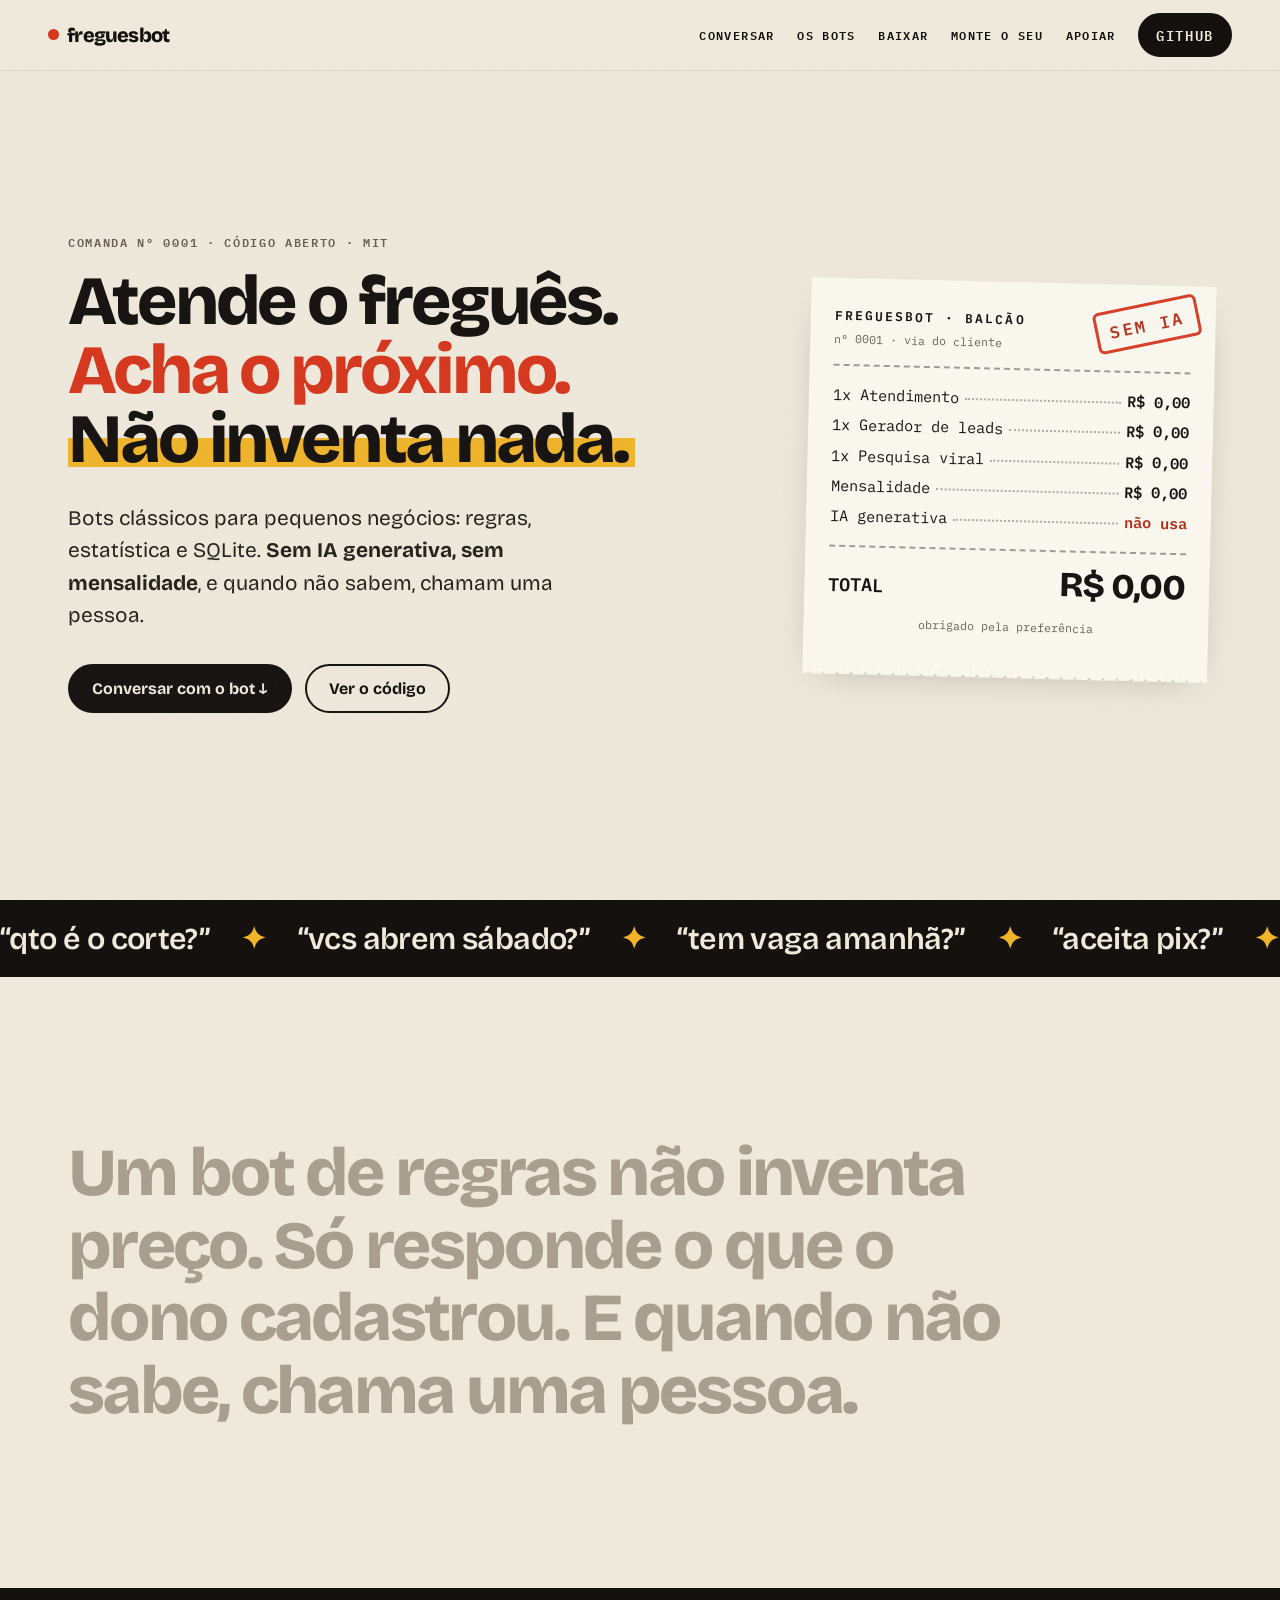
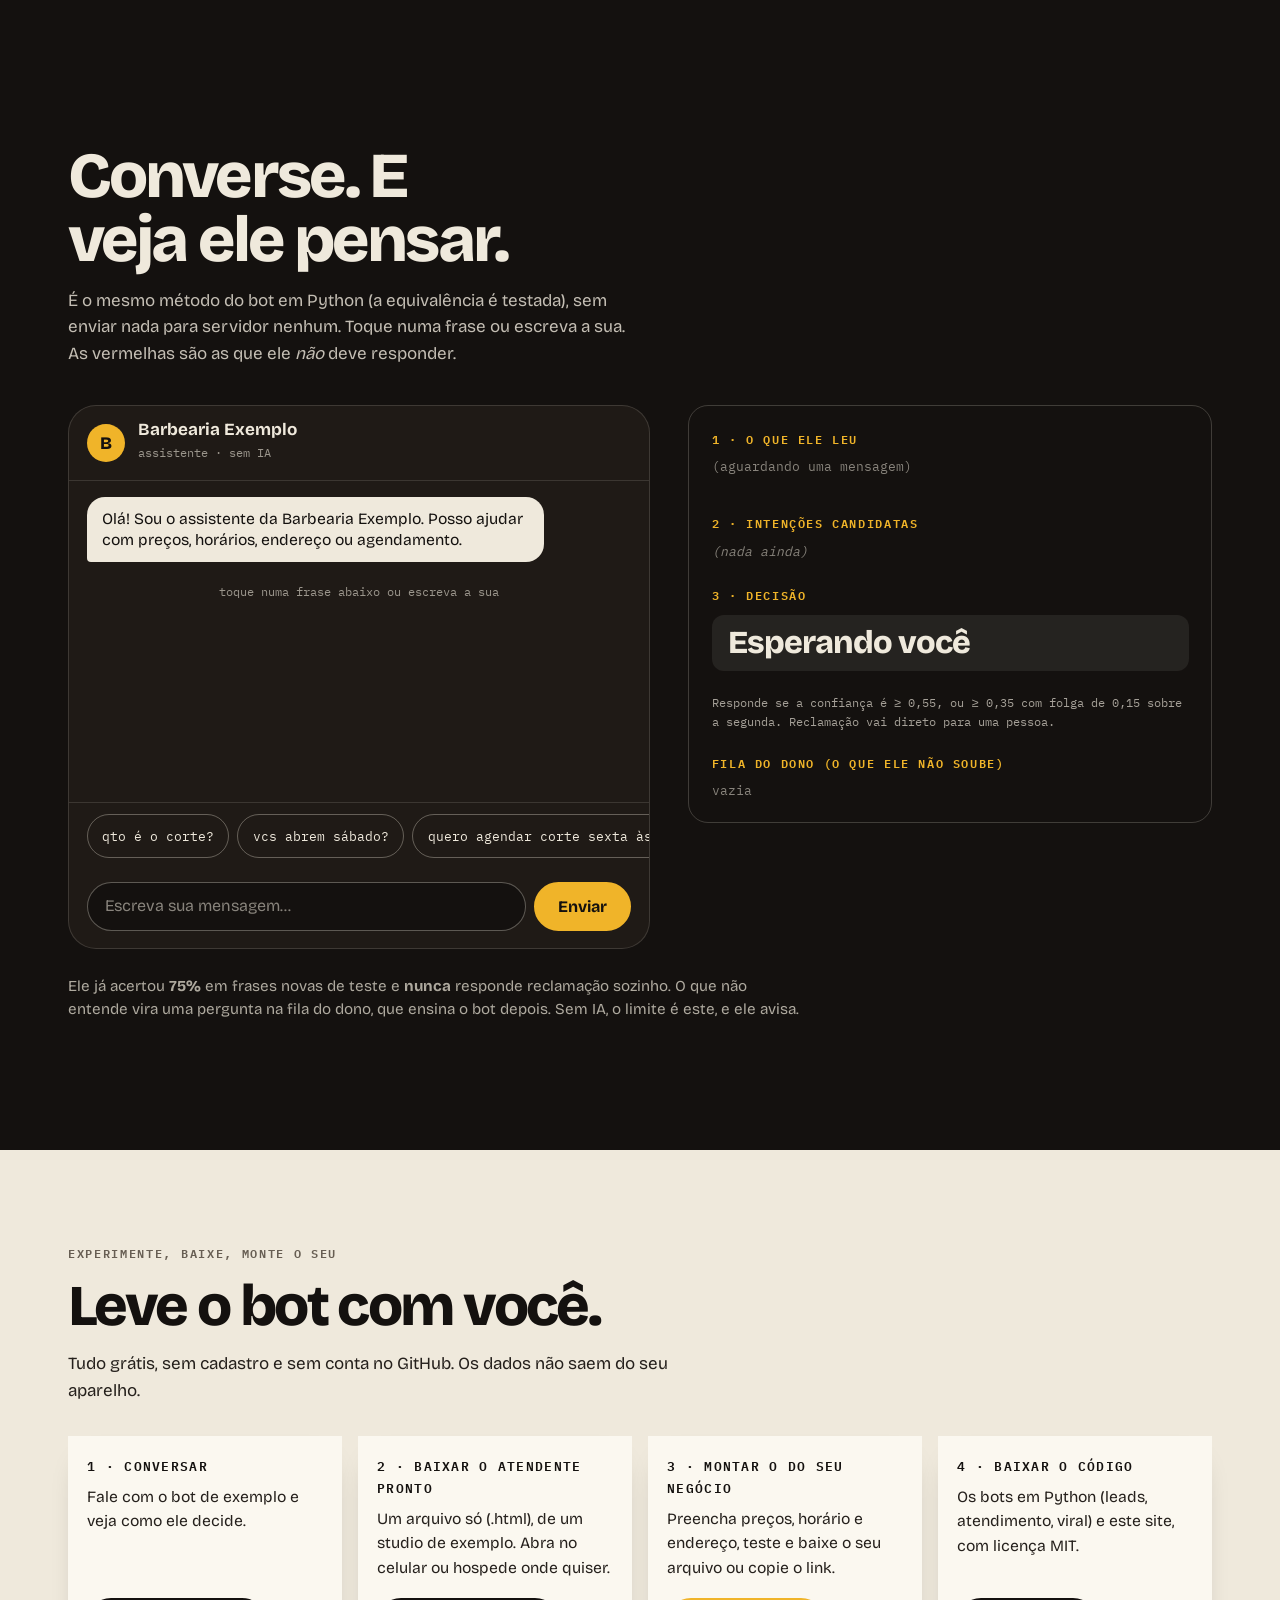
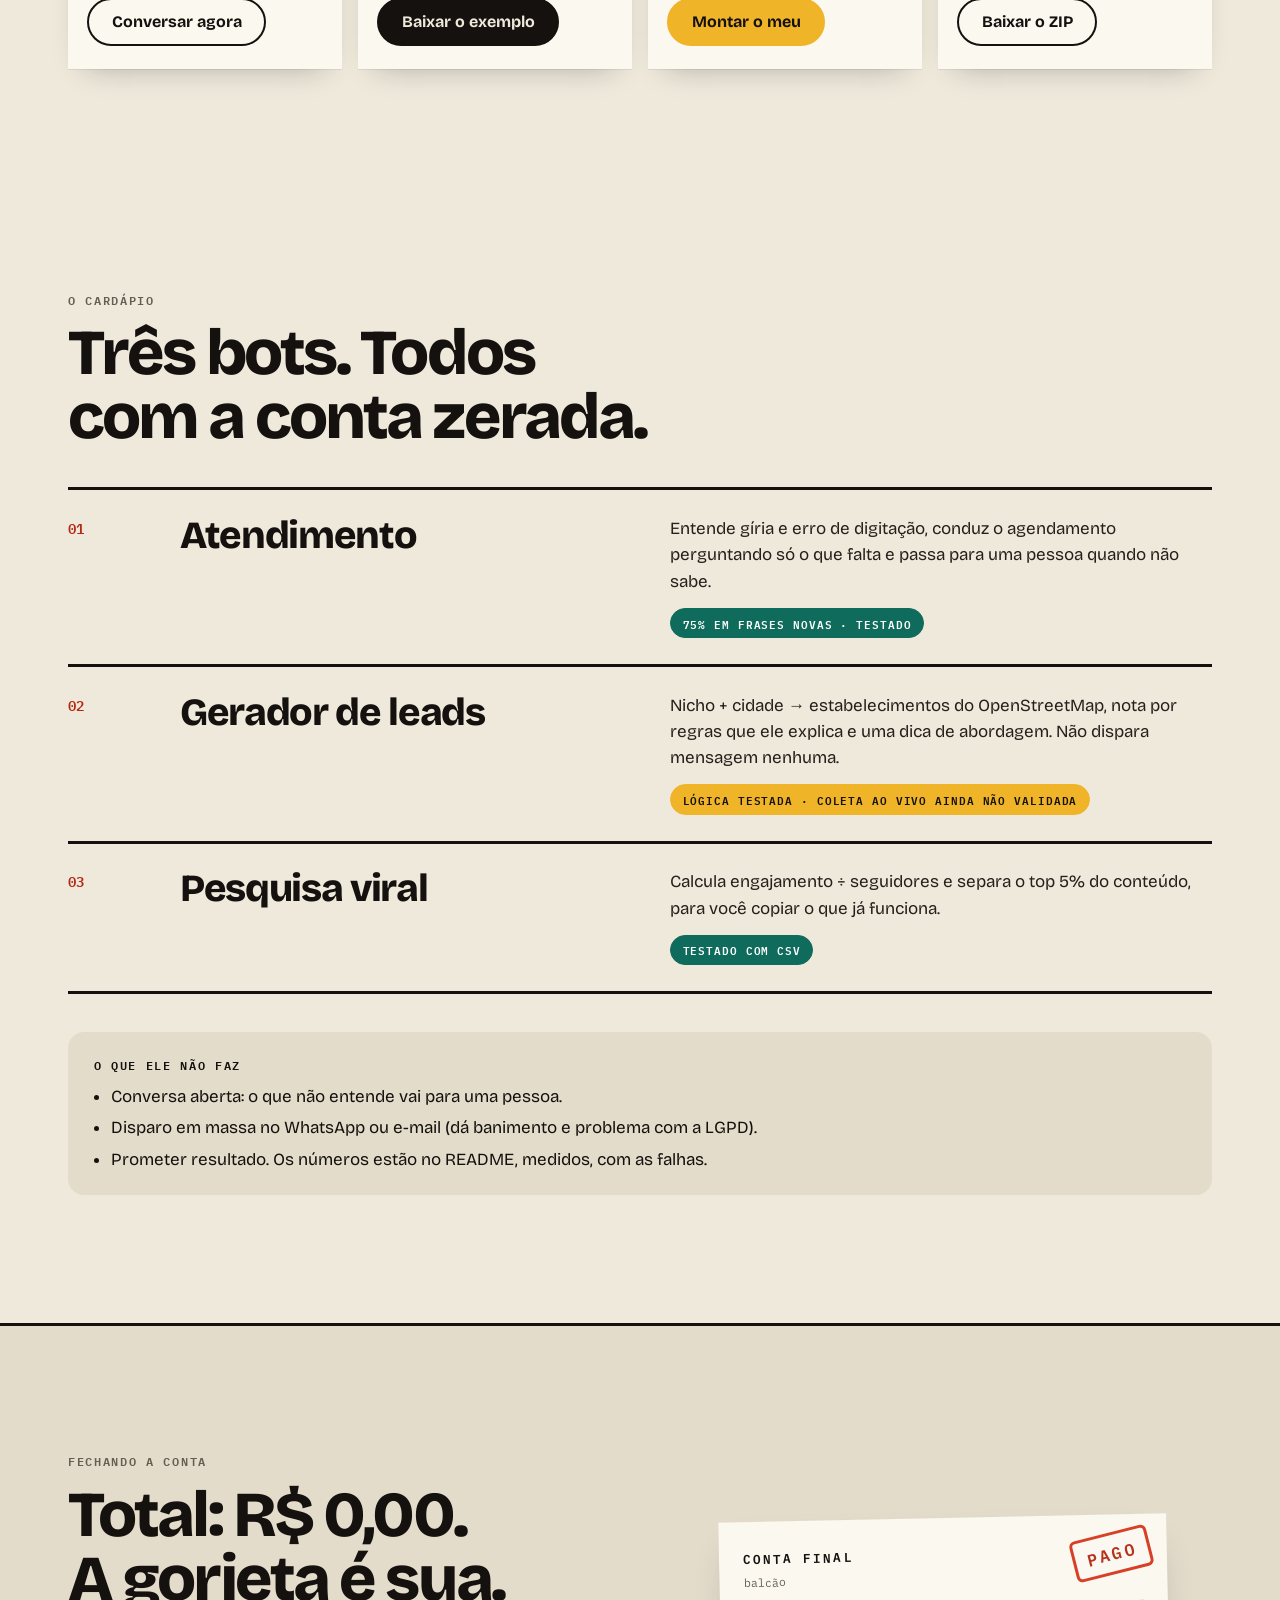
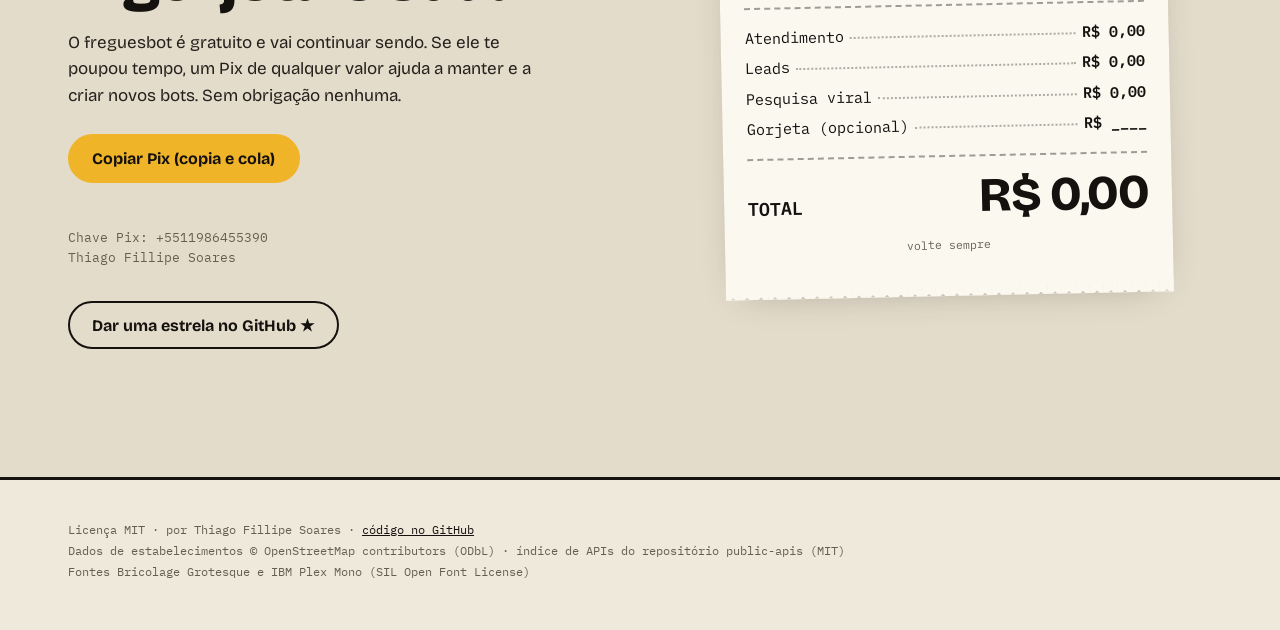
==== commit 8cddecf3: "Montador de atendente sem programar, página do cliente e seção Baixar - docs/montar.html: formulário" ====
--- a/docs/index.html
+++ b/docs/index.html
@@ -25,6 +25,8 @@
   <nav aria-label="Principal">
     <a class="nav-link" href="#demo">Conversar</a>
     <a class="nav-link" href="#bots">Os bots</a>
+    <a class="nav-link" href="#baixar">Baixar</a>
+    <a class="nav-link" href="montar.html">Monte o seu</a>
     <a class="nav-link" href="#apoio">Apoiar</a>
     <a class="btn mini" href="#" id="gh-top">GitHub</a>
   </nav>
@@ -104,6 +106,18 @@
     </div>
   </section>
 
+  <section class="make wrap" id="baixar" aria-labelledby="make-h">
+    <p class="eyebrow rv">Experimente, baixe, monte o seu</p>
+    <h2 id="make-h" class="rv">Leve o bot com você.</h2>
+    <p class="rv">Tudo grátis, sem cadastro e sem conta no GitHub. Os dados não saem do seu aparelho.</p>
+    <ul class="get">
+      <li class="rv"><b>1 · Conversar</b><p>Fale com o bot de exemplo e veja como ele decide.</p><a class="btn ghost" href="#demo">Conversar agora</a></li>
+      <li class="rv"><b>2 · Baixar o atendente pronto</b><p>Um arquivo só (.html), de um studio de exemplo. Abra no celular ou hospede onde quiser.</p><a class="btn" href="atendimento-exemplo.html" download="atendimento-exemplo.html">Baixar o exemplo</a></li>
+      <li class="rv"><b>3 · Montar o do seu negócio</b><p>Preencha preços, horário e endereço, teste e baixe o seu arquivo ou copie o link.</p><a class="btn gold" href="montar.html">Montar o meu</a></li>
+      <li class="rv"><b>4 · Baixar o código</b><p>Os bots em Python (leads, atendimento, viral) e este site, com licença MIT.</p><a class="btn ghost" id="zip" href="#">Baixar o ZIP</a></li>
+    </ul>
+  </section>
+
   <section class="bots wrap" id="bots" aria-labelledby="bots-h">
     <p class="eyebrow rv">O cardápio</p>
     <h2 id="bots-h" class="rv">Três bots. Todos com a conta zerada.</h2>
--- a/docs/style.css
+++ b/docs/style.css
@@ -160,6 +160,18 @@
 .owner ol{margin:.5rem 0 0 1.1rem;padding:0}
 .demo .note{margin-top:1.6rem;font-size:.95rem;color:#efe9dcb3;max-width:46rem}
 
+/* baixar */
+.make{padding-block:clamp(3.5rem,9vw,6rem);display:grid;gap:1rem;justify-items:start}
+.make h2{font:800 clamp(2rem,5.6vw,3.6rem)/1 var(--display);letter-spacing:-.045em;max-width:16ch}
+.make>p:not(.eyebrow){max-width:38rem;color:var(--ink2)}
+.get{list-style:none;padding:0;display:grid;gap:1rem;width:100%;margin-top:1rem}
+@media(min-width:760px){.get{grid-template-columns:repeat(2,minmax(0,1fr))}}
+@media(min-width:1100px){.get{grid-template-columns:repeat(4,minmax(0,1fr))}}
+.get li{display:flex;flex-direction:column;align-items:flex-start;gap:.5rem;background:var(--receipt);padding:1.2rem 1.2rem 1.4rem;box-shadow:0 1px 0 #0001,0 14px 30px -18px #14110f55}
+.get b{font:600 .8rem var(--mono);letter-spacing:.1em;text-transform:uppercase}
+.get p{color:var(--ink2);flex:1;font-size:.98rem}
+.get .btn{margin-top:.6rem}
+
 /* bots */
 .bots{padding-block:clamp(4rem,10vw,8rem)}
 .bots h2,.pay h2{font:800 clamp(2rem,5.6vw,4rem)/1 var(--display);letter-spacing:-.045em;margin:.8rem 0 2.4rem;max-width:16ch}
